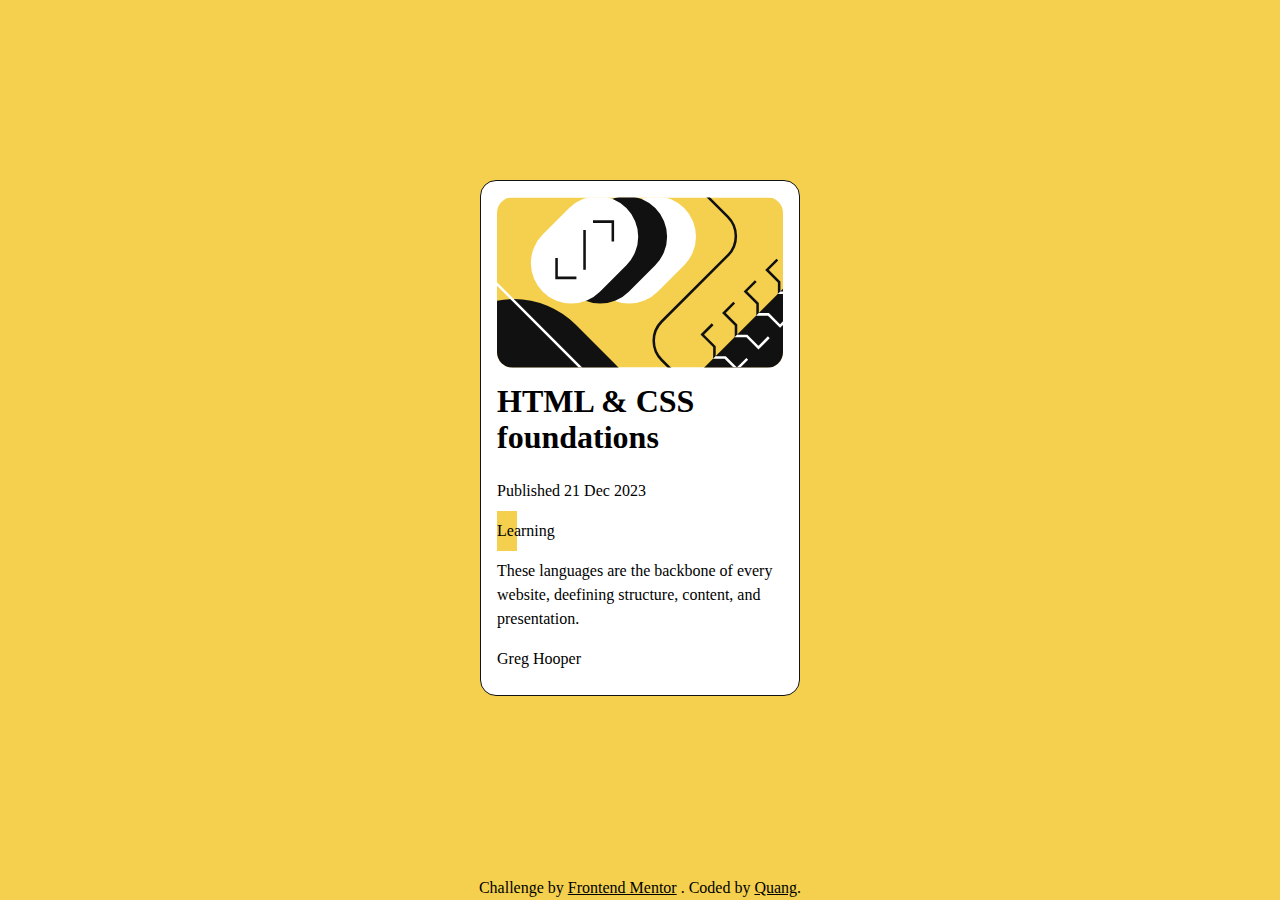
==== blog-preview-card-main/index.html @ 89a05dcf "init project" ====
<!DOCTYPE html>
<html lang="en">
<head>
  <meta charset="UTF-8">
  <meta name="viewport" content="width=device-width, initial-scale=1.0"> <!-- displays site properly based on user's device -->

  <link rel="icon" type="image/png" sizes="32x32" href="./assets/images/favicon-32x32.png">
  <link rel="preconnect" href="https://fonts.googleapis.com">
  <link rel="preconnect" href="https://fonts.gstatic.com" crossorigin>
  <link href="https://fonts.googleapis.com/css2?family=Figtree:wght@400;800&display=swap" rel="stylesheet">
  <link href="style.css" rel="stylesheet">
  
  <title>Frontend Mentor | Blog preview card</title>
</head>
<body>
  <main class="card">
    <img class="card-image" src="./assets/images/illustration-article.svg" alt="illustration">
    <div class="card-info">
      <h1 class="card-title">HTML & CSS foundations</h1>
      <p class="card-date">Published 21 Dec 2023</p>
      <p class="card-category">Learning</p>
      <p class="card-description">These languages are the backbone of every website, deefining structure, content, and presentation.</p>
      <p class="card-author">Greg Hooper</p>
    </div>
  </main>  
  <footer>
    <p>Challenge by 
      <a href="https://www.frontendmentor.io?ref=challenge" target="_blank">Frontend Mentor</a> 
      . 
      Coded by 
      <a href="#">Quang</a>.
    </p>
  </footer>
</body>
</html>
---- blog-preview-card-main/style.css ----
/* CSS Reset */
/* Box sizing rules */
*,
*::before,
*::after {
  box-sizing: border-box;
  margin: 0;
  padding: 0;
}

/* Prevent font size inflation */
html {
  -moz-text-size-adjust: none;
  -webkit-text-size-adjust: none;
  text-size-adjust: none;
}

/* Remove default margin in favour of better control in authored CSS */
body, h1, h2, h3, h4, p,
figure, blockquote, dl, dd {
  margin-block-end: 0;
}

/* Remove list styles on ul, ol elements with a list role, which suggests default styling will be removed */
ul[role='list'],
ol[role='list'] {
  list-style: none;
}

/* Set core body defaults */
body {
  min-height: 100vh;
  line-height: 1.5;
}

/* Set shorter line heights on headings and interactive elements */
h1, h2, h3, h4,
button, input, label {
  line-height: 1.1;
}

/* A elements that don't have a class get default styles */
a:not([class]) {
  text-decoration-skip-ink: auto;
  color: currentColor;
}

/* Make images easier to work with */
img,
picture {
  max-width: 100%;
  display: block;
}

/* Inherit fonts for inputs and buttons */
input, button,
textarea, select {
  font: inherit;
}

/* Make sure textareas without a rows attribute are not tiny */
textarea:not([rows]) {
  min-height: 10em;
}

/* Anything that has been anchored to should have extra scroll margin */
:target {
  scroll-margin-block: 5ex;
}
/* End Reset */

:root {
    --clr-yellow: hsl(47, 88%, 63%);
    --clr-white: hsl(0, 0%, 100%);
    --clr-grey: hsl(0, 0%, 50%);
    --clr-black: hsl(0, 0%, 7%);

    --font-weight-regular: 400;
    --font-weight-bold: 800;

    --font-family: 'Figtree', sans-serif;
}

body {
    background: var(--clr-yellow);
    min-height: 100vh;
    display: flex;
    flex-direction: column;
    justify-content: center;
    align-items: center;
}

.card {
    background: var(--clr-white);
    width: 20em;
    border: 1px solid var(--clr-black);
    border-radius: 1em;
    padding: 1em;
    margin-top: auto;
}

.card-image {
    width: 100%;
    border-radius: 1em;
}

.card-info > * {
    padding: .5em 0;
}

.card-category {
    background: var(--clr-yellow);
    width: 1.25em;
}

footer {
    margin-top: auto;
}
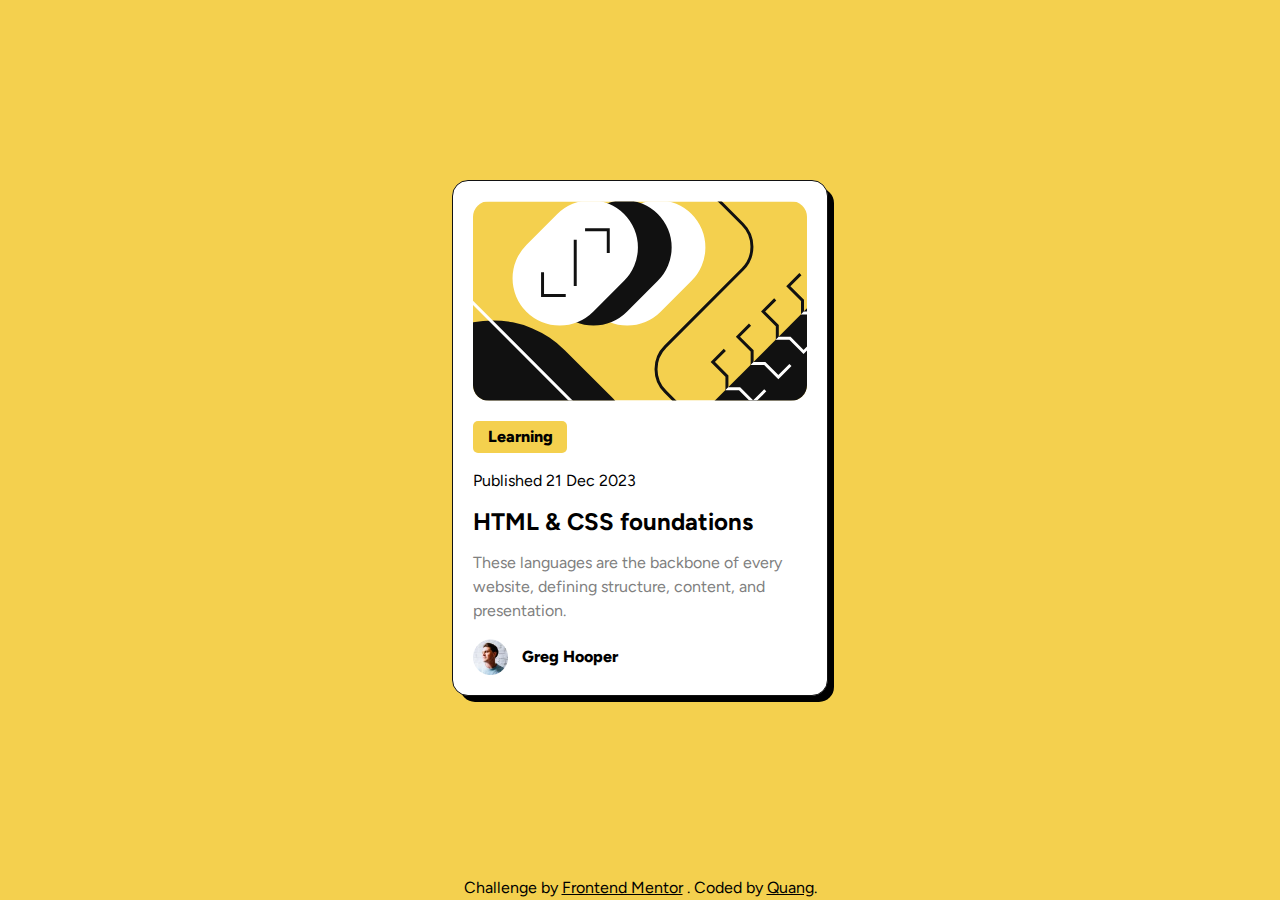
==== commit 9a3d9fc6: "finished project files" ====
--- a/blog-preview-card-main/index.html
+++ b/blog-preview-card-main/index.html
@@ -15,12 +15,16 @@
 <body>
   <main class="card">
     <img class="card-image" src="./assets/images/illustration-article.svg" alt="illustration">
+
     <div class="card-info">
       <h1 class="card-title">HTML & CSS foundations</h1>
       <p class="card-date">Published 21 Dec 2023</p>
       <p class="card-category">Learning</p>
-      <p class="card-description">These languages are the backbone of every website, deefining structure, content, and presentation.</p>
-      <p class="card-author">Greg Hooper</p>
+      <p class="card-description">These languages are the backbone of every website, defining structure, content, and presentation.</p>
+      <div class="author-container">
+        <img class="card-author-img" src="./assets/images/image-avatar.webp" alt="self portrait of author Greg Hooper" >
+        <p class="card-author">Greg Hooper</p>
+      </div>
     </div>
   </main>  
   <footer>
--- a/blog-preview-card-main/style.css
+++ b/blog-preview-card-main/style.css
@@ -83,6 +83,7 @@
 
 body {
     background: var(--clr-yellow);
+    font-family: var(--font-family);
     min-height: 100vh;
     display: flex;
     flex-direction: column;
@@ -92,25 +93,62 @@
 
 .card {
     background: var(--clr-white);
-    width: 20em;
+    width: 23.44em;
     border: 1px solid var(--clr-black);
     border-radius: 1em;
-    padding: 1em;
+    padding: 1.25em;
     margin-top: auto;
+    -webkit-box-shadow: 7px 7px 0px -1px rgba(0,0,0,1);
+    -moz-box-shadow: 7px 7px 0px -1px rgba(0,0,0,1);
+    box-shadow: 7px 7px 0px -1px rgba(0,0,0,1);
 }
 
 .card-image {
     width: 100%;
     border-radius: 1em;
+    margin-bottom: 1.25em;
 }
 
-.card-info > * {
-    padding: .5em 0;
+.card-info {
+    display: flex;
+    flex-direction: column;
+    justify-content: space-evenly;
+    gap: 1em;
+}
+
+.card-title {
+    font-size: 1.5rem;
+}
+
+.card-date {
+    order: -1;
 }
 
 .card-category {
     background: var(--clr-yellow);
-    width: 1.25em;
+    font-weight: var(--font-weight-bold);
+    width: fit-content;
+    padding: .25em .9em;
+    border-radius: 5px;
+    order: -2;
+}
+
+.card-description {
+    color: var(--clr-grey);
+}
+
+.author-container {
+    display: flex;
+    align-items: center;
+    gap: .85em;
+}
+
+.card-author-img {
+    width: 35px;
+}
+
+.card-author {
+    font-weight: var(--font-weight-bold);
 }
 
 footer {
